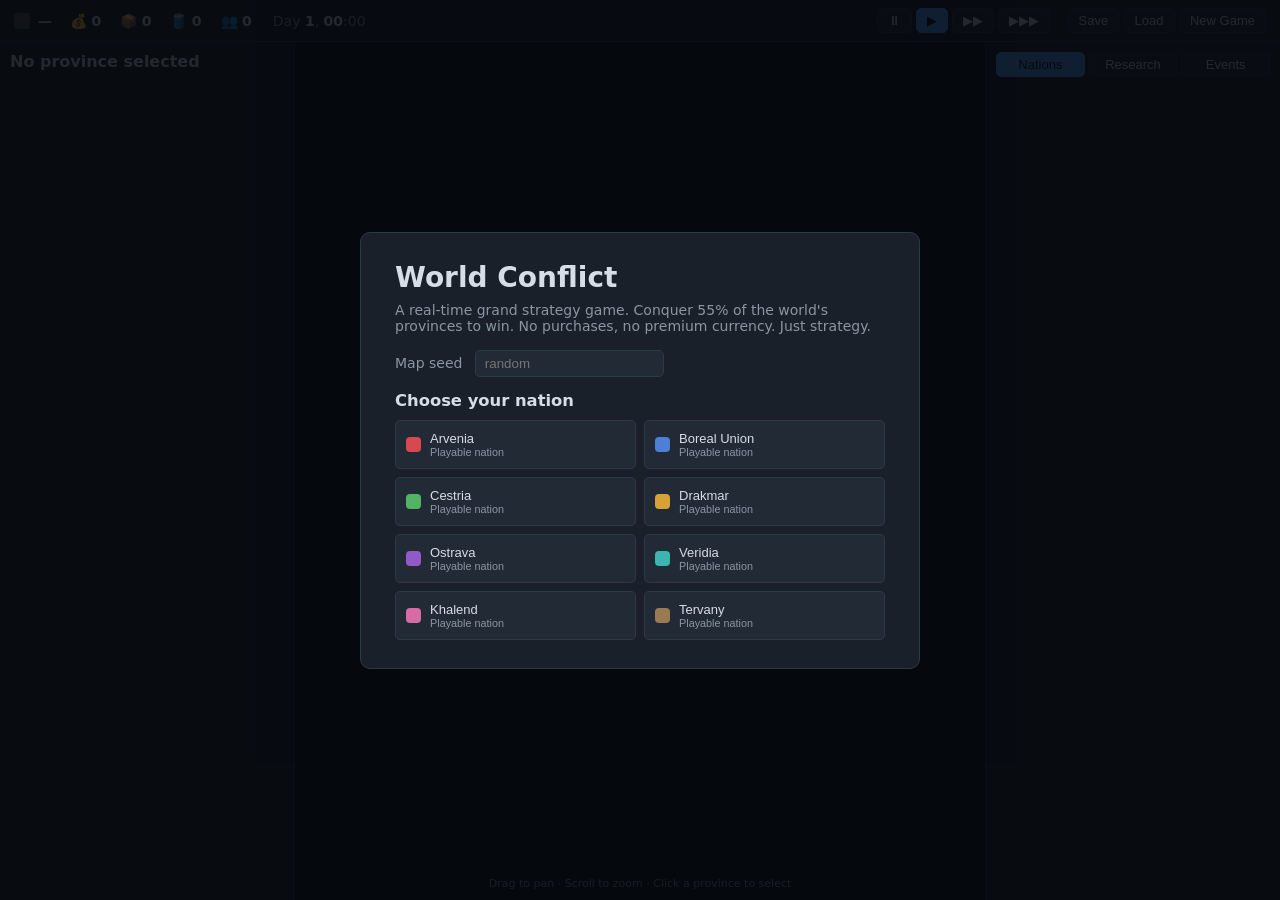
==== world-conflict/index.html @ 9dcc49f3 "Add World Conflict: original real-time grand strategy game vs AI Single-player browser game with a p" ====
<!DOCTYPE html>
<html lang="en">
<head>
<meta charset="UTF-8">
<meta name="viewport" content="width=device-width, initial-scale=1.0">
<title>World Conflict — Grand Strategy</title>
<link rel="stylesheet" href="style.css">
</head>
<body>
<div id="topbar">
  <div id="nation-badge"><span id="nation-flag"></span><span id="nation-name">—</span></div>
  <div id="resources">
    <span class="res" title="Money">💰 <b id="res-money">0</b><i id="inc-money"></i></span>
    <span class="res" title="Supplies">📦 <b id="res-supplies">0</b><i id="inc-supplies"></i></span>
    <span class="res" title="Oil">🛢️ <b id="res-oil">0</b><i id="inc-oil"></i></span>
    <span class="res" title="Manpower">👥 <b id="res-manpower">0</b><i id="inc-manpower"></i></span>
  </div>
  <div id="clock">Day <b id="day">1</b>, <b id="hour">00</b>:00</div>
  <div id="speed-controls">
    <button class="spd" data-spd="0" title="Pause">⏸</button>
    <button class="spd active" data-spd="1" title="Normal speed">▶</button>
    <button class="spd" data-spd="2" title="Fast">▶▶</button>
    <button class="spd" data-spd="3" title="Very fast">▶▶▶</button>
  </div>
  <div id="sys-controls">
    <button id="btn-save">Save</button>
    <button id="btn-load">Load</button>
    <button id="btn-new">New Game</button>
  </div>
</div>

<div id="layout">
  <div id="left-panel">
    <div id="province-panel" class="panel">
      <h2 id="pp-name">No province selected</h2>
      <div id="pp-body" class="hidden">
        <div id="pp-owner"></div>
        <div id="pp-info"></div>
        <h3>Buildings</h3>
        <div id="pp-buildings"></div>
        <div id="pp-queue"></div>
        <h3>Recruit</h3>
        <div id="pp-recruit"></div>
        <h3>Units here</h3>
        <div id="pp-units"></div>
        <div id="pp-actions"></div>
      </div>
    </div>
  </div>

  <div id="map-wrap">
    <canvas id="map" width="960" height="540"></canvas>
    <div id="map-hint">Drag to pan · Scroll to zoom · Click a province to select</div>
    <div id="banner" class="hidden"></div>
  </div>

  <div id="right-panel">
    <div class="tabs">
      <button class="tab active" data-tab="nations">Nations</button>
      <button class="tab" data-tab="research">Research</button>
      <button class="tab" data-tab="log">Events</button>
    </div>
    <div id="tab-nations" class="tab-page panel"></div>
    <div id="tab-research" class="tab-page panel hidden"></div>
    <div id="tab-log" class="tab-page panel hidden"></div>
  </div>
</div>

<div id="start-modal" class="modal">
  <div class="modal-box">
    <h1>World Conflict</h1>
    <p class="sub">A real-time grand strategy game. Conquer 55% of the world's provinces to win. No purchases, no premium currency. Just strategy.</p>
    <label>Map seed <input id="seed-input" type="text" placeholder="random"></label>
    <h3>Choose your nation</h3>
    <div id="nation-picker"></div>
  </div>
</div>

<div id="end-modal" class="modal hidden">
  <div class="modal-box">
    <h1 id="end-title"></h1>
    <p id="end-text"></p>
    <button id="btn-end-new">Play Again</button>
  </div>
</div>

<script src="game.js"></script>
</body>
</html>
---- world-conflict/style.css ----
* { box-sizing: border-box; margin: 0; padding: 0; }

:root {
  --bg: #10141a;
  --panel: #1a2029;
  --panel2: #222a36;
  --border: #2e3947;
  --text: #d6dde6;
  --dim: #8a96a3;
  --accent: #4da3ff;
  --good: #5fd068;
  --bad: #e5604c;
}

html, body { height: 100%; }

body {
  background: var(--bg);
  color: var(--text);
  font-family: "Segoe UI", system-ui, sans-serif;
  font-size: 14px;
  display: flex;
  flex-direction: column;
  overflow: hidden;
}

.hidden { display: none !important; }

/* ---------- Top bar ---------- */
#topbar {
  display: flex;
  align-items: center;
  gap: 18px;
  padding: 8px 14px;
  background: var(--panel);
  border-bottom: 1px solid var(--border);
  flex-wrap: wrap;
}

#nation-badge { display: flex; align-items: center; gap: 8px; font-weight: 600; }
#nation-flag { width: 16px; height: 16px; border-radius: 3px; display: inline-block; background: #555; }

#resources { display: flex; gap: 16px; }
.res b { font-variant-numeric: tabular-nums; }
.res i { font-style: normal; color: var(--dim); font-size: 11px; margin-left: 3px; }

#clock { color: var(--dim); }
#clock b { color: var(--text); font-variant-numeric: tabular-nums; }

#speed-controls { display: flex; gap: 4px; margin-left: auto; }

button {
  background: var(--panel2);
  color: var(--text);
  border: 1px solid var(--border);
  border-radius: 5px;
  padding: 4px 10px;
  cursor: pointer;
  font-size: 13px;
}
button:hover:not(:disabled) { border-color: var(--accent); }
button:disabled { opacity: 0.45; cursor: default; }
button.active { background: var(--accent); color: #08111c; border-color: var(--accent); }

/* ---------- Layout ---------- */
#layout { flex: 1; display: flex; min-height: 0; }

#left-panel, #right-panel {
  width: 295px;
  flex-shrink: 0;
  overflow-y: auto;
  background: var(--panel);
  padding: 10px;
}
#left-panel { border-right: 1px solid var(--border); }
#right-panel { border-left: 1px solid var(--border); display: flex; flex-direction: column; }

.panel h2 { font-size: 16px; margin-bottom: 8px; }
.panel h3 { font-size: 12px; text-transform: uppercase; letter-spacing: 0.06em; color: var(--dim); margin: 12px 0 6px; }

#map-wrap { flex: 1; position: relative; min-width: 0; background: #0a0e13; }
#map { width: 100%; height: 100%; display: block; cursor: crosshair; }
#map-hint {
  position: absolute; bottom: 8px; left: 50%; transform: translateX(-50%);
  color: var(--dim); font-size: 11px; pointer-events: none;
  background: rgba(10,14,19,0.7); padding: 2px 10px; border-radius: 10px;
}

#banner {
  position: absolute; top: 12px; left: 50%; transform: translateX(-50%);
  background: var(--panel2); border: 1px solid var(--accent);
  padding: 8px 18px; border-radius: 6px; font-weight: 600;
  pointer-events: none; z-index: 5;
}

/* ---------- Province panel ---------- */
#pp-owner { margin-bottom: 6px; }
#pp-info { color: var(--dim); font-size: 13px; margin-bottom: 4px; }

.brow, .urow, .rrow {
  display: flex; align-items: center; justify-content: space-between;
  gap: 6px; padding: 4px 6px; border-radius: 4px; margin-bottom: 3px;
  background: var(--panel2); font-size: 13px;
}
.brow button, .urow button, .rrow button { padding: 2px 8px; font-size: 12px; flex-shrink: 0; }
.cost { color: var(--dim); font-size: 11px; }

.urow label { display: flex; align-items: center; gap: 6px; flex: 1; cursor: pointer; }
.urow .hp { color: var(--dim); font-size: 11px; }

#pp-actions { margin-top: 10px; display: flex; flex-direction: column; gap: 6px; }
#pp-actions button { width: 100%; }
.move-arming { outline: 2px solid var(--accent); }

.queue-item { color: var(--accent); font-size: 12px; padding: 2px 6px; }

/* ---------- Right panel tabs ---------- */
.tabs { display: flex; gap: 4px; margin-bottom: 10px; }
.tab { flex: 1; }
.tab-page { flex: 1; overflow-y: auto; }

.nation-row {
  display: flex; align-items: center; gap: 8px;
  padding: 6px; border-radius: 5px; background: var(--panel2); margin-bottom: 5px;
}
.nation-row .swatch { width: 13px; height: 13px; border-radius: 3px; flex-shrink: 0; }
.nation-row .nr-info { flex: 1; min-width: 0; }
.nation-row .nr-name { font-weight: 600; font-size: 13px; }
.nation-row .nr-stats { color: var(--dim); font-size: 11px; }
.nation-row .rel { font-size: 11px; font-weight: 700; }
.rel.war { color: var(--bad); }
.rel.peace { color: var(--good); }
.nation-row.dead { opacity: 0.4; }
.nation-row button { font-size: 11px; padding: 2px 7px; }

.tech-row {
  padding: 6px 8px; border-radius: 5px; background: var(--panel2); margin-bottom: 5px;
  font-size: 13px;
}
.tech-row .tr-head { display: flex; justify-content: space-between; align-items: center; gap: 6px; }
.tech-row .desc { color: var(--dim); font-size: 11px; margin-top: 2px; }
.tech-row.done { border-left: 3px solid var(--good); }
.tech-row.current { border-left: 3px solid var(--accent); }
.progressbar { height: 4px; background: var(--border); border-radius: 2px; margin-top: 5px; overflow: hidden; }
.progressbar > div { height: 100%; background: var(--accent); }

.log-item { font-size: 12px; padding: 4px 6px; border-bottom: 1px solid var(--border); }
.log-item .lt { color: var(--dim); margin-right: 6px; font-variant-numeric: tabular-nums; }

/* ---------- Modals ---------- */
.modal {
  position: fixed; inset: 0; background: rgba(5,8,12,0.85);
  display: flex; align-items: center; justify-content: center; z-index: 50;
}
.modal-box {
  background: var(--panel); border: 1px solid var(--border); border-radius: 10px;
  padding: 28px 34px; max-width: 560px; width: 92%;
  max-height: 88vh; overflow-y: auto;
}
.modal-box h1 { margin-bottom: 8px; }
.modal-box .sub { color: var(--dim); margin-bottom: 16px; }
.modal-box label { display: block; margin-bottom: 14px; color: var(--dim); }
.modal-box input {
  background: var(--panel2); border: 1px solid var(--border); color: var(--text);
  border-radius: 5px; padding: 5px 9px; margin-left: 8px;
}

#nation-picker { display: grid; grid-template-columns: 1fr 1fr; gap: 8px; margin-top: 10px; }
.pick-nation {
  display: flex; align-items: center; gap: 9px; padding: 10px;
  text-align: left;
}
.pick-nation .swatch { width: 15px; height: 15px; border-radius: 4px; }
.pick-nation small { display: block; color: var(--dim); }

#btn-end-new { margin-top: 14px; padding: 8px 22px; }
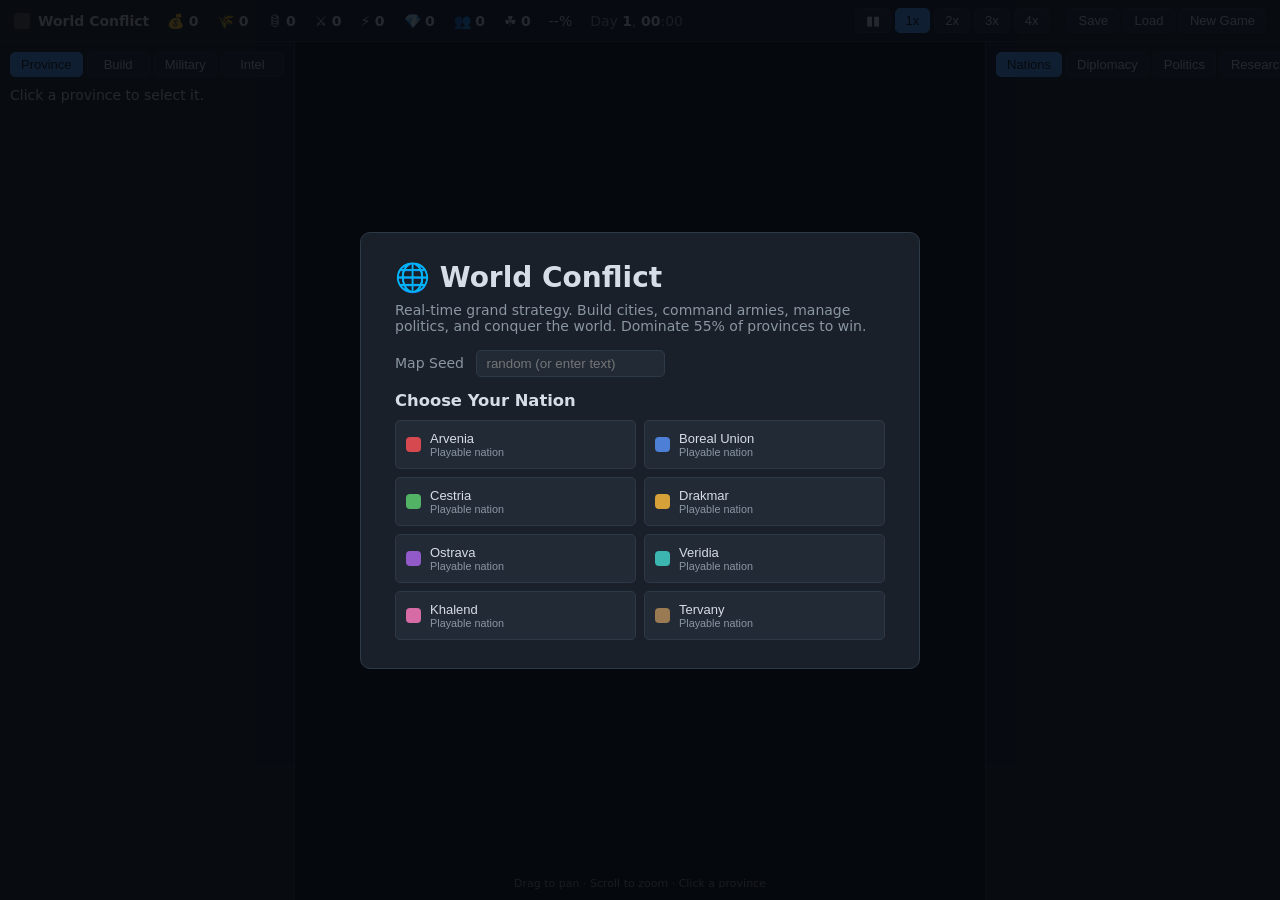
==== commit 35f63d58: "Update index.html with expanded UI layout for massive game rewrite New HTML structure adds: 7-resour" ====
--- a/world-conflict/index.html
+++ b/world-conflict/index.html
@@ -7,20 +7,34 @@
 <link rel="stylesheet" href="style.css">
 </head>
 <body>
+
+<!-- ===== TOP BAR ===== -->
 <div id="topbar">
-  <div id="nation-badge"><span id="nation-flag"></span><span id="nation-name">—</span></div>
+  <div id="nation-badge">
+    <span id="nation-flag"></span>
+    <span id="nation-name">World Conflict</span>
+  </div>
   <div id="resources">
-    <span class="res" title="Money">💰 <b id="res-money">0</b><i id="inc-money"></i></span>
-    <span class="res" title="Supplies">📦 <b id="res-supplies">0</b><i id="inc-supplies"></i></span>
-    <span class="res" title="Oil">🛢️ <b id="res-oil">0</b><i id="inc-oil"></i></span>
-    <span class="res" title="Manpower">👥 <b id="res-manpower">0</b><i id="inc-manpower"></i></span>
+    <span class="res" title="Money">&#x1F4B0; <b id="res-money">0</b><i id="inc-money"></i></span>
+    <span class="res" title="Food">&#x1F33E; <b id="res-food">0</b><i id="inc-food"></i></span>
+    <span class="res" title="Oil">&#x1F6E2; <b id="res-oil">0</b><i id="inc-oil"></i></span>
+    <span class="res" title="Steel">&#x2694; <b id="res-steel">0</b><i id="inc-steel"></i></span>
+    <span class="res" title="Electronics">&#x26A1; <b id="res-electronics">0</b><i id="inc-electronics"></i></span>
+    <span class="res" title="Rare Metals">&#x1F48E; <b id="res-rare_metals">0</b><i id="inc-rare_metals"></i></span>
+    <span class="res" title="Manpower">&#x1F465; <b id="res-manpower">0</b><i id="inc-manpower"></i></span>
+    <span class="res" title="Political Will">&#x2618; <b id="res-political_will">0</b></span>
+  </div>
+  <div id="approval-bar-wrap" title="Overall approval">
+    <span id="approval-pct">--</span>%
+    <div id="approval-bar"><div id="approval-fill"></div></div>
   </div>
   <div id="clock">Day <b id="day">1</b>, <b id="hour">00</b>:00</div>
   <div id="speed-controls">
-    <button class="spd" data-spd="0" title="Pause">⏸</button>
-    <button class="spd active" data-spd="1" title="Normal speed">▶</button>
-    <button class="spd" data-spd="2" title="Fast">▶▶</button>
-    <button class="spd" data-spd="3" title="Very fast">▶▶▶</button>
+    <button class="spd" data-spd="0" title="Pause">&#9646;&#9646;</button>
+    <button class="spd active" data-spd="1" title="1x">1x</button>
+    <button class="spd" data-spd="2" title="2x">2x</button>
+    <button class="spd" data-spd="3" title="3x">3x</button>
+    <button class="spd" data-spd="4" title="4x">4x</button>
   </div>
   <div id="sys-controls">
     <button id="btn-save">Save</button>
@@ -29,53 +43,144 @@
   </div>
 </div>
 
+<!-- ===== MAIN LAYOUT ===== -->
 <div id="layout">
+
+  <!-- LEFT PANEL -->
   <div id="left-panel">
-    <div id="province-panel" class="panel">
-      <h2 id="pp-name">No province selected</h2>
+    <div class="tabs">
+      <button class="tab active" data-ltab="province">Province</button>
+      <button class="tab" data-ltab="build">Build</button>
+      <button class="tab" data-ltab="military">Military</button>
+      <button class="tab" data-ltab="intel">Intel</button>
+    </div>
+    <div id="ltab-province" class="ltab-page">
+      <div id="pp-none">Click a province to select it.</div>
       <div id="pp-body" class="hidden">
+        <h2 id="pp-name">—</h2>
         <div id="pp-owner"></div>
-        <div id="pp-info"></div>
+        <div id="pp-terrain"></div>
+        <div id="pp-population"></div>
+        <div id="pp-happiness-section">
+          <div class="section-label">Happiness</div>
+          <div id="pp-happiness-bar-wrap">
+            <div id="pp-happiness-bar"><div id="pp-happiness-fill"></div></div>
+            <span id="pp-happiness-val">0</span>
+          </div>
+          <div id="pp-happiness-factors"></div>
+        </div>
+        <div id="pp-factions-section">
+          <div class="section-label">Faction Population</div>
+          <div id="pp-factions-bar"></div>
+        </div>
+        <div id="pp-resources-section">
+          <div class="section-label">Province Resources</div>
+          <div id="pp-res-outputs"></div>
+        </div>
+        <div id="pp-misc"></div>
+      </div>
+    </div>
+    <div id="ltab-build" class="ltab-page hidden">
+      <div id="build-none">Select an owned province first.</div>
+      <div id="build-body" class="hidden">
         <h3>Buildings</h3>
-        <div id="pp-buildings"></div>
-        <div id="pp-queue"></div>
+        <div id="build-current"></div>
+        <h3>Build Queue</h3>
+        <div id="build-queue"></div>
+        <h3>Construct</h3>
+        <div id="build-options"></div>
+      </div>
+    </div>
+    <div id="ltab-military" class="ltab-page hidden">
+      <div id="mil-none">Select a province first.</div>
+      <div id="mil-body" class="hidden">
+        <h3>Units Here</h3>
+        <div id="mil-units"></div>
+        <div id="mil-actions"></div>
         <h3>Recruit</h3>
-        <div id="pp-recruit"></div>
-        <h3>Units here</h3>
-        <div id="pp-units"></div>
-        <div id="pp-actions"></div>
+        <div id="mil-recruit"></div>
+      </div>
+    </div>
+    <div id="ltab-intel" class="ltab-page hidden">
+      <div id="intel-none">Select an enemy province to view intel options.</div>
+      <div id="intel-body" class="hidden">
+        <h3>Spy Network</h3>
+        <div id="intel-level"></div>
+        <h3>Operations</h3>
+        <div id="intel-ops"></div>
+        <h3>Intel Report</h3>
+        <div id="intel-report"></div>
       </div>
     </div>
   </div>
 
+  <!-- MAP -->
   <div id="map-wrap">
     <canvas id="map" width="960" height="540"></canvas>
-    <div id="map-hint">Drag to pan · Scroll to zoom · Click a province to select</div>
+    <div id="map-hint">Drag to pan &middot; Scroll to zoom &middot; Click a province</div>
     <div id="banner" class="hidden"></div>
+    <div id="map-tooltip" class="hidden"></div>
   </div>
 
+  <!-- RIGHT PANEL -->
   <div id="right-panel">
     <div class="tabs">
-      <button class="tab active" data-tab="nations">Nations</button>
-      <button class="tab" data-tab="research">Research</button>
-      <button class="tab" data-tab="log">Events</button>
+      <button class="tab active" data-rtab="nations">Nations</button>
+      <button class="tab" data-rtab="diplomacy">Diplomacy</button>
+      <button class="tab" data-rtab="politics">Politics</button>
+      <button class="tab" data-rtab="research">Research</button>
+      <button class="tab" data-rtab="events">Events</button>
     </div>
-    <div id="tab-nations" class="tab-page panel"></div>
-    <div id="tab-research" class="tab-page panel hidden"></div>
-    <div id="tab-log" class="tab-page panel hidden"></div>
+    <div id="rtab-nations" class="rtab-page panel"></div>
+    <div id="rtab-diplomacy" class="rtab-page panel hidden"></div>
+    <div id="rtab-politics" class="rtab-page panel hidden"></div>
+    <div id="rtab-research" class="rtab-page panel hidden"></div>
+    <div id="rtab-events" class="rtab-page panel hidden"></div>
   </div>
 </div>
 
+<!-- ===== MODALS ===== -->
+
+<!-- Start Modal -->
 <div id="start-modal" class="modal">
   <div class="modal-box">
-    <h1>World Conflict</h1>
-    <p class="sub">A real-time grand strategy game. Conquer 55% of the world's provinces to win. No purchases, no premium currency. Just strategy.</p>
-    <label>Map seed <input id="seed-input" type="text" placeholder="random"></label>
-    <h3>Choose your nation</h3>
+    <h1>&#127760; World Conflict</h1>
+    <p class="sub">Real-time grand strategy. Build cities, command armies, manage politics, and conquer the world. Dominate 55% of provinces to win.</p>
+    <label>Map Seed <input id="seed-input" type="text" placeholder="random (or enter text)"></label>
+    <h3>Choose Your Nation</h3>
     <div id="nation-picker"></div>
   </div>
 </div>
 
+<!-- Election Modal -->
+<div id="election-modal" class="modal hidden">
+  <div class="modal-box">
+    <h1>&#128683; ELECTION DAY</h1>
+    <p id="election-desc"></p>
+    <div id="election-factions"></div>
+    <div id="election-result" class="hidden">
+      <h2 id="election-outcome"></h2>
+      <p id="election-outcome-text"></p>
+      <button id="btn-election-close">Continue</button>
+    </div>
+    <div id="election-voting">
+      <p style="color:var(--dim)">The vote is being tallied...</p>
+      <button id="btn-election-vote">Hold Election</button>
+    </div>
+  </div>
+</div>
+
+<!-- Event Modal -->
+<div id="event-modal" class="modal hidden">
+  <div class="modal-box">
+    <div id="event-category" class="event-cat"></div>
+    <h2 id="event-title"></h2>
+    <p id="event-desc"></p>
+    <div id="event-choices"></div>
+  </div>
+</div>
+
+<!-- End Modal -->
 <div id="end-modal" class="modal hidden">
   <div class="modal-box">
     <h1 id="end-title"></h1>
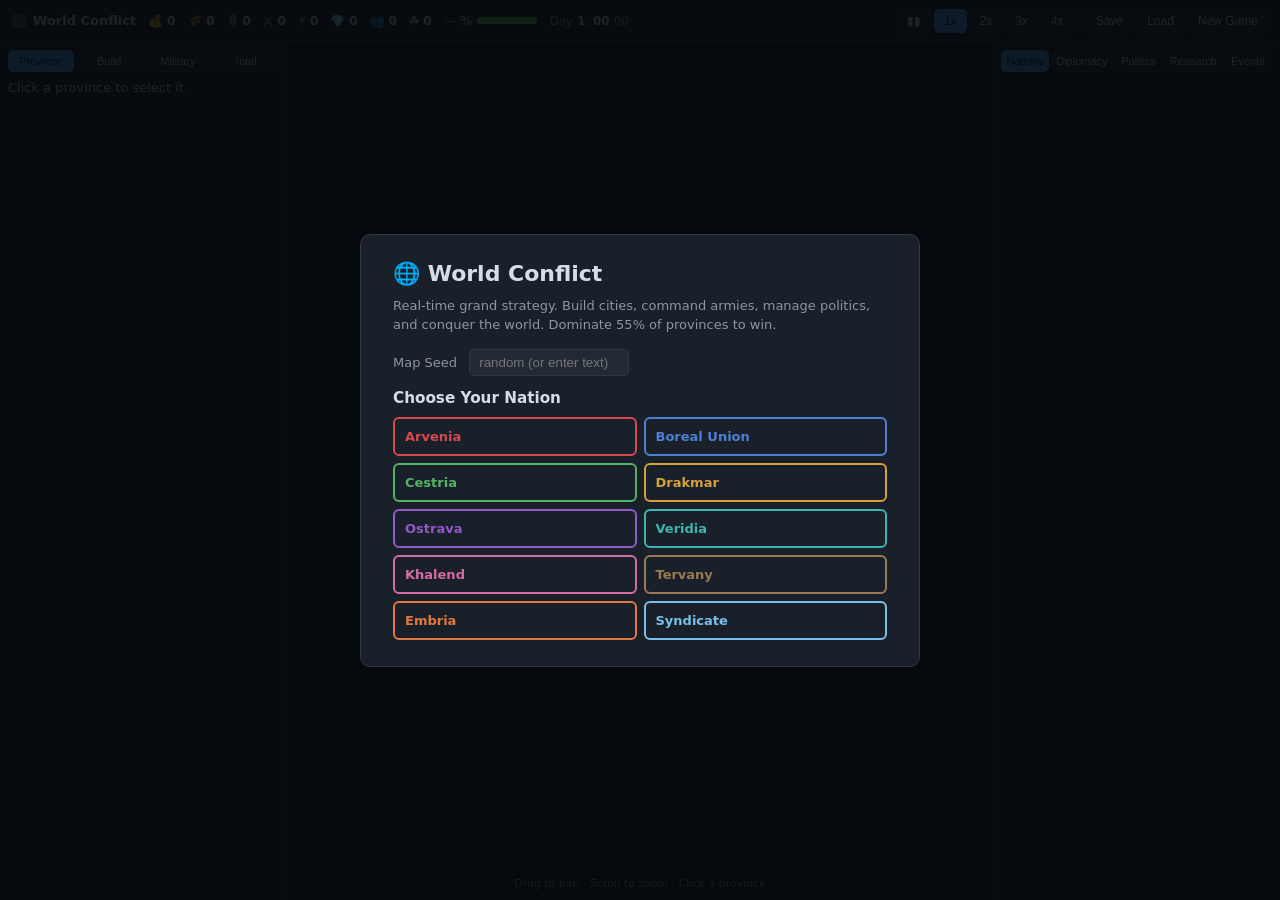
==== commit 87cc1c58: "Add World Conflict grand strategy game Complete multi-file browser game with no server dependencies " ====
--- a/world-conflict/index.html
+++ b/world-conflict/index.html
@@ -22,7 +22,7 @@
     <span class="res" title="Electronics">&#x26A1; <b id="res-electronics">0</b><i id="inc-electronics"></i></span>
     <span class="res" title="Rare Metals">&#x1F48E; <b id="res-rare_metals">0</b><i id="inc-rare_metals"></i></span>
     <span class="res" title="Manpower">&#x1F465; <b id="res-manpower">0</b><i id="inc-manpower"></i></span>
-    <span class="res" title="Political Will">&#x2618; <b id="res-political_will">0</b></span>
+    <span class="res" title="Political Will">&#x2618; <b id="res-political_will">0</b><i id="inc-pw"></i></span>
   </div>
   <div id="approval-bar-wrap" title="Overall approval">
     <span id="approval-pct">--</span>%
@@ -48,12 +48,14 @@
 
   <!-- LEFT PANEL -->
   <div id="left-panel">
-    <div class="tabs">
+    <div class="tabs" id="left-tabs">
       <button class="tab active" data-ltab="province">Province</button>
       <button class="tab" data-ltab="build">Build</button>
       <button class="tab" data-ltab="military">Military</button>
       <button class="tab" data-ltab="intel">Intel</button>
     </div>
+
+    <!-- Province Tab -->
     <div id="ltab-province" class="ltab-page">
       <div id="pp-none">Click a province to select it.</div>
       <div id="pp-body" class="hidden">
@@ -72,6 +74,7 @@
         <div id="pp-factions-section">
           <div class="section-label">Faction Population</div>
           <div id="pp-factions-bar"></div>
+          <div id="pp-factions-detail"></div>
         </div>
         <div id="pp-resources-section">
           <div class="section-label">Province Resources</div>
@@ -80,10 +83,12 @@
         <div id="pp-misc"></div>
       </div>
     </div>
+
+    <!-- Build Tab -->
     <div id="ltab-build" class="ltab-page hidden">
       <div id="build-none">Select an owned province first.</div>
       <div id="build-body" class="hidden">
-        <h3>Buildings</h3>
+        <h3>Current Buildings</h3>
         <div id="build-current"></div>
         <h3>Build Queue</h3>
         <div id="build-queue"></div>
@@ -91,6 +96,8 @@
         <div id="build-options"></div>
       </div>
     </div>
+
+    <!-- Military Tab -->
     <div id="ltab-military" class="ltab-page hidden">
       <div id="mil-none">Select a province first.</div>
       <div id="mil-body" class="hidden">
@@ -101,6 +108,8 @@
         <div id="mil-recruit"></div>
       </div>
     </div>
+
+    <!-- Intel Tab -->
     <div id="ltab-intel" class="ltab-page hidden">
       <div id="intel-none">Select an enemy province to view intel options.</div>
       <div id="intel-body" class="hidden">
@@ -124,7 +133,7 @@
 
   <!-- RIGHT PANEL -->
   <div id="right-panel">
-    <div class="tabs">
+    <div class="tabs" id="right-tabs">
       <button class="tab active" data-rtab="nations">Nations</button>
       <button class="tab" data-rtab="diplomacy">Diplomacy</button>
       <button class="tab" data-rtab="politics">Politics</button>
@@ -180,6 +189,20 @@
   </div>
 </div>
 
+<!-- Edict Modal -->
+<div id="edict-modal" class="modal hidden">
+  <div class="modal-box">
+    <h2 id="edict-title">Enact Edict</h2>
+    <p id="edict-desc"></p>
+    <p id="edict-cost-text" style="color:var(--accent)"></p>
+    <div id="edict-effects"></div>
+    <div style="display:flex;gap:10px;margin-top:16px">
+      <button id="btn-edict-confirm">Enact</button>
+      <button id="btn-edict-cancel">Cancel</button>
+    </div>
+  </div>
+</div>
+
 <!-- End Modal -->
 <div id="end-modal" class="modal hidden">
   <div class="modal-box">
@@ -189,6 +212,10 @@
   </div>
 </div>
 
-<script src="game.js"></script>
+<script src="src/data.js"></script>
+<script src="src/engine.js"></script>
+<script src="src/ai.js"></script>
+<script src="src/ui.js"></script>
+<script src="src/main.js"></script>
 </body>
 </html>
--- a/world-conflict/style.css
+++ b/world-conflict/style.css
@@ -10,18 +10,20 @@
   --accent: #4da3ff;
   --good: #5fd068;
   --bad: #e5604c;
-}
-
-html, body { height: 100%; }
+  --warn: #e5b34c;
+  --purple: #9259c9;
+  --teal: #3cb5b0;
+}
+
+html, body { height: 100%; overflow: hidden; }
 
 body {
   background: var(--bg);
   color: var(--text);
   font-family: "Segoe UI", system-ui, sans-serif;
-  font-size: 14px;
+  font-size: 13px;
   display: flex;
   flex-direction: column;
-  overflow: hidden;
 }
 
 .hidden { display: none !important; }
@@ -30,147 +32,390 @@
 #topbar {
   display: flex;
   align-items: center;
-  gap: 18px;
-  padding: 8px 14px;
+  gap: 12px;
+  padding: 6px 12px;
   background: var(--panel);
   border-bottom: 1px solid var(--border);
-  flex-wrap: wrap;
-}
-
-#nation-badge { display: flex; align-items: center; gap: 8px; font-weight: 600; }
-#nation-flag { width: 16px; height: 16px; border-radius: 3px; display: inline-block; background: #555; }
-
-#resources { display: flex; gap: 16px; }
+  flex-shrink: 0;
+  flex-wrap: nowrap;
+  overflow-x: auto;
+  min-height: 42px;
+}
+
+#nation-badge { display: flex; align-items: center; gap: 7px; font-weight: 600; white-space: nowrap; }
+#nation-flag { width: 14px; height: 14px; border-radius: 3px; display: inline-block; background: #555; flex-shrink: 0; }
+
+#resources { display: flex; gap: 10px; }
+.res { white-space: nowrap; font-size: 12px; }
 .res b { font-variant-numeric: tabular-nums; }
-.res i { font-style: normal; color: var(--dim); font-size: 11px; margin-left: 3px; }
-
-#clock { color: var(--dim); }
+.res i { font-style: normal; color: var(--dim); font-size: 10px; margin-left: 2px; }
+
+#approval-bar-wrap { display: flex; align-items: center; gap: 5px; white-space: nowrap; }
+#approval-bar { width: 60px; height: 7px; background: var(--border); border-radius: 3px; overflow: hidden; }
+#approval-fill { height: 100%; background: var(--good); transition: width 0.3s; }
+
+#clock { color: var(--dim); white-space: nowrap; font-size: 12px; }
 #clock b { color: var(--text); font-variant-numeric: tabular-nums; }
 
-#speed-controls { display: flex; gap: 4px; margin-left: auto; }
+#speed-controls { display: flex; gap: 3px; margin-left: auto; flex-shrink: 0; }
 
 button {
   background: var(--panel2);
   color: var(--text);
   border: 1px solid var(--border);
   border-radius: 5px;
-  padding: 4px 10px;
+  padding: 4px 9px;
   cursor: pointer;
-  font-size: 13px;
-}
-button:hover:not(:disabled) { border-color: var(--accent); }
-button:disabled { opacity: 0.45; cursor: default; }
+  font-size: 12px;
+  transition: border-color 0.15s;
+}
+button:hover:not(:disabled) { border-color: var(--accent); color: var(--accent); }
+button:disabled { opacity: 0.4; cursor: default; }
 button.active { background: var(--accent); color: #08111c; border-color: var(--accent); }
+button.danger { border-color: var(--bad); color: var(--bad); }
+button.danger:hover { background: var(--bad); color: #fff; }
 
 /* ---------- Layout ---------- */
-#layout { flex: 1; display: flex; min-height: 0; }
+#layout { flex: 1; display: flex; min-height: 0; overflow: hidden; }
 
 #left-panel, #right-panel {
-  width: 295px;
+  width: 288px;
   flex-shrink: 0;
   overflow-y: auto;
   background: var(--panel);
-  padding: 10px;
+  display: flex;
+  flex-direction: column;
 }
 #left-panel { border-right: 1px solid var(--border); }
-#right-panel { border-left: 1px solid var(--border); display: flex; flex-direction: column; }
-
-.panel h2 { font-size: 16px; margin-bottom: 8px; }
-.panel h3 { font-size: 12px; text-transform: uppercase; letter-spacing: 0.06em; color: var(--dim); margin: 12px 0 6px; }
-
-#map-wrap { flex: 1; position: relative; min-width: 0; background: #0a0e13; }
+#right-panel { border-left: 1px solid var(--border); }
+
+.panel { flex: 1; overflow-y: auto; padding: 0 2px; }
+.panel h2 { font-size: 15px; margin-bottom: 8px; }
+.panel h3 { font-size: 11px; text-transform: uppercase; letter-spacing: 0.07em; color: var(--dim); margin: 11px 0 5px; }
+
+.section-label { font-size: 11px; text-transform: uppercase; letter-spacing: 0.07em; color: var(--dim); margin: 10px 0 4px; }
+
+/* ---------- Tabs ---------- */
+.tabs { display: flex; gap: 3px; padding: 8px 8px 0; flex-shrink: 0; }
+.tab { flex: 1; font-size: 11px; padding: 4px 3px; }
+
+.ltab-page, .rtab-page {
+  flex: 1;
+  overflow-y: auto;
+  padding: 8px;
+}
+
+/* ---------- Map ---------- */
+#map-wrap { flex: 1; position: relative; min-width: 0; background: #0a0e13; overflow: hidden; }
 #map { width: 100%; height: 100%; display: block; cursor: crosshair; }
 #map-hint {
   position: absolute; bottom: 8px; left: 50%; transform: translateX(-50%);
   color: var(--dim); font-size: 11px; pointer-events: none;
   background: rgba(10,14,19,0.7); padding: 2px 10px; border-radius: 10px;
 }
-
 #banner {
   position: absolute; top: 12px; left: 50%; transform: translateX(-50%);
   background: var(--panel2); border: 1px solid var(--accent);
-  padding: 8px 18px; border-radius: 6px; font-weight: 600;
-  pointer-events: none; z-index: 5;
+  padding: 7px 18px; border-radius: 6px; font-weight: 600; font-size: 13px;
+  pointer-events: none; z-index: 5; white-space: nowrap;
+}
+#map-tooltip {
+  position: absolute; pointer-events: none; z-index: 6;
+  background: rgba(10,14,19,0.93); border: 1px solid var(--border);
+  border-radius: 5px; padding: 6px 10px; font-size: 12px;
+  max-width: 200px;
 }
 
 /* ---------- Province panel ---------- */
-#pp-owner { margin-bottom: 6px; }
-#pp-info { color: var(--dim); font-size: 13px; margin-bottom: 4px; }
-
-.brow, .urow, .rrow {
-  display: flex; align-items: center; justify-content: space-between;
-  gap: 6px; padding: 4px 6px; border-radius: 4px; margin-bottom: 3px;
-  background: var(--panel2); font-size: 13px;
-}
-.brow button, .urow button, .rrow button { padding: 2px 8px; font-size: 12px; flex-shrink: 0; }
-.cost { color: var(--dim); font-size: 11px; }
-
-.urow label { display: flex; align-items: center; gap: 6px; flex: 1; cursor: pointer; }
-.urow .hp { color: var(--dim); font-size: 11px; }
-
-#pp-actions { margin-top: 10px; display: flex; flex-direction: column; gap: 6px; }
-#pp-actions button { width: 100%; }
-.move-arming { outline: 2px solid var(--accent); }
-
-.queue-item { color: var(--accent); font-size: 12px; padding: 2px 6px; }
-
-/* ---------- Right panel tabs ---------- */
-.tabs { display: flex; gap: 4px; margin-bottom: 10px; }
-.tab { flex: 1; }
-.tab-page { flex: 1; overflow-y: auto; }
-
+#pp-body h2 { font-size: 15px; margin-bottom: 5px; }
+#pp-owner { margin-bottom: 4px; font-size: 12px; }
+#pp-terrain { color: var(--dim); font-size: 11px; margin-bottom: 6px; }
+#pp-population { margin-bottom: 4px; font-size: 12px; }
+
+#pp-happiness-bar-wrap { display: flex; align-items: center; gap: 8px; margin-bottom: 6px; }
+#pp-happiness-bar { flex: 1; height: 8px; background: var(--border); border-radius: 4px; overflow: hidden; }
+#pp-happiness-fill { height: 100%; background: var(--good); transition: width 0.4s; }
+#pp-happiness-val { font-weight: 700; font-size: 13px; min-width: 28px; }
+
+.hf-row { display: flex; align-items: center; gap: 6px; margin-bottom: 3px; font-size: 11px; }
+.hf-label { width: 90px; color: var(--dim); flex-shrink: 0; }
+.hf-bar { flex: 1; height: 5px; background: var(--border); border-radius: 3px; overflow: hidden; }
+.hf-bar-fill { height: 100%; border-radius: 3px; }
+.hf-val { width: 28px; text-align: right; color: var(--dim); }
+
+#pp-factions-bar { display: flex; height: 10px; border-radius: 5px; overflow: hidden; margin-bottom: 4px; }
+#pp-factions-detail { display: flex; flex-wrap: wrap; gap: 4px; }
+.faction-badge { font-size: 10px; padding: 1px 5px; border-radius: 3px; }
+
+.res-out-row { display: flex; justify-content: space-between; font-size: 12px; padding: 2px 0; }
+.res-out-row span:last-child { color: var(--accent); }
+
+#pp-misc { margin-top: 6px; font-size: 11px; color: var(--dim); }
+
+/* ---------- Build panel ---------- */
+.brow {
+  display: flex; align-items: center; gap: 6px; padding: 5px 7px;
+  border-radius: 4px; margin-bottom: 3px; background: var(--panel2); font-size: 12px;
+}
+.brow .b-name { flex: 1; }
+.brow .b-lvl { color: var(--accent); font-size: 11px; min-width: 40px; text-align: right; }
+.brow .b-cost { color: var(--dim); font-size: 10px; }
+.brow button { padding: 2px 7px; font-size: 11px; flex-shrink: 0; }
+.brow button[disabled] { opacity: 0.35; }
+.queue-item { font-size: 12px; padding: 4px 6px; color: var(--accent); }
+.progressbar { height: 4px; background: var(--border); border-radius: 2px; margin-top: 4px; overflow: hidden; }
+.progressbar > div { height: 100%; background: var(--accent); transition: width 0.3s; }
+
+/* ---------- Military panel ---------- */
+.urow {
+  display: flex; align-items: center; gap: 6px; padding: 4px 6px;
+  border-radius: 4px; margin-bottom: 3px; background: var(--panel2); font-size: 12px;
+}
+.urow label { display: flex; align-items: center; gap: 5px; flex: 1; cursor: pointer; }
+.urow .hp-bar { width: 50px; height: 5px; background: var(--border); border-radius: 3px; overflow: hidden; }
+.urow .hp-fill { height: 100%; background: var(--good); }
+.urow .hp-val { font-size: 10px; color: var(--dim); }
+.urow .exp-badge { font-size: 10px; color: var(--warn); }
+.rrow {
+  display: flex; align-items: center; gap: 6px; padding: 4px 6px;
+  border-radius: 4px; margin-bottom: 3px; background: var(--panel2); font-size: 12px;
+}
+.rrow .r-name { flex: 1; }
+.rrow .r-cost { color: var(--dim); font-size: 10px; }
+.rrow button { padding: 2px 8px; font-size: 11px; flex-shrink: 0; }
+#mil-actions { margin: 8px 0; display: flex; flex-direction: column; gap: 5px; }
+#mil-actions button { width: 100%; font-size: 12px; }
+.btn-arming { outline: 2px solid var(--accent); }
+
+/* ---------- Intel panel ---------- */
+.intel-op-row {
+  display: flex; align-items: center; gap: 6px; padding: 5px 7px;
+  border-radius: 4px; margin-bottom: 4px; background: var(--panel2); font-size: 12px;
+}
+.intel-op-row .op-name { flex: 1; }
+.intel-op-row .op-chance { color: var(--dim); font-size: 10px; }
+.intel-op-row button { padding: 2px 7px; font-size: 11px; }
+#intel-report { font-size: 12px; line-height: 1.6; color: var(--dim); }
+#intel-report b { color: var(--text); }
+.spy-level-bar { display: flex; gap: 3px; margin: 6px 0; }
+.spy-pip { width: 14px; height: 14px; border-radius: 3px; background: var(--border); }
+.spy-pip.filled { background: var(--accent); }
+
+/* ---------- Nations panel ---------- */
 .nation-row {
-  display: flex; align-items: center; gap: 8px;
-  padding: 6px; border-radius: 5px; background: var(--panel2); margin-bottom: 5px;
-}
-.nation-row .swatch { width: 13px; height: 13px; border-radius: 3px; flex-shrink: 0; }
+  display: flex; align-items: center; gap: 7px; padding: 7px;
+  border-radius: 5px; background: var(--panel2); margin-bottom: 5px;
+}
+.nation-row .swatch { width: 12px; height: 12px; border-radius: 3px; flex-shrink: 0; }
 .nation-row .nr-info { flex: 1; min-width: 0; }
 .nation-row .nr-name { font-weight: 600; font-size: 13px; }
-.nation-row .nr-stats { color: var(--dim); font-size: 11px; }
-.nation-row .rel { font-size: 11px; font-weight: 700; }
+.nation-row .nr-stats { color: var(--dim); font-size: 10px; margin-top: 1px; }
+.nation-row .rel { font-size: 10px; font-weight: 700; }
 .rel.war { color: var(--bad); }
 .rel.peace { color: var(--good); }
-.nation-row.dead { opacity: 0.4; }
-.nation-row button { font-size: 11px; padding: 2px 7px; }
-
+.rel.ally { color: var(--accent); }
+.rel.neutral { color: var(--dim); }
+.nation-row.dead { opacity: 0.35; }
+.nation-row .nr-btns { display: flex; flex-direction: column; gap: 3px; }
+.nation-row .nr-btns button { font-size: 10px; padding: 2px 6px; }
+.str-bar { display: flex; margin-top: 3px; gap: 1px; }
+.str-pip { width: 6px; height: 5px; background: var(--border); border-radius: 1px; }
+.str-pip.filled { background: var(--bad); }
+
+/* ---------- Diplomacy panel ---------- */
+.diplo-section { margin-bottom: 12px; }
+.diplo-target { font-size: 13px; font-weight: 600; margin-bottom: 6px; }
+.diplo-actions { display: flex; flex-wrap: wrap; gap: 5px; }
+.diplo-actions button { font-size: 11px; padding: 3px 8px; }
+.agreement-tag { display: inline-block; font-size: 10px; padding: 1px 6px; border-radius: 3px;
+  background: var(--panel); border: 1px solid var(--border); margin: 2px; }
+.agreement-tag.active { border-color: var(--accent); color: var(--accent); }
+#world-council-log { font-size: 11px; color: var(--dim); line-height: 1.7; }
+
+/* ---------- Politics panel ---------- */
+.faction-row {
+  display: flex; align-items: center; gap: 8px; margin-bottom: 7px;
+  padding: 5px 7px; border-radius: 4px; background: var(--panel2);
+}
+.faction-row .f-name { width: 90px; font-size: 12px; font-weight: 600; }
+.faction-row .f-share { color: var(--dim); font-size: 10px; width: 32px; text-align: right; }
+.f-approval-bar { flex: 1; height: 6px; background: var(--border); border-radius: 3px; overflow: hidden; }
+.f-approval-fill { height: 100%; border-radius: 3px; background: var(--accent); }
+.f-approval-val { font-size: 11px; min-width: 28px; text-align: right; }
+.edict-row {
+  display: flex; align-items: center; gap: 7px; padding: 5px 7px;
+  border-radius: 4px; background: var(--panel2); margin-bottom: 4px; font-size: 12px;
+}
+.edict-row .e-name { flex: 1; }
+.edict-row .e-cost { color: var(--warn); font-size: 10px; }
+.edict-row .e-status { font-size: 10px; color: var(--accent); }
+.edict-row button { font-size: 10px; padding: 2px 7px; }
+#election-countdown { font-size: 11px; color: var(--dim); margin-bottom: 8px; }
+
+/* ---------- Research panel ---------- */
+.tech-tree-header { font-size: 13px; font-weight: 700; color: var(--accent);
+  margin: 12px 0 6px; padding-bottom: 4px; border-bottom: 1px solid var(--border); }
 .tech-row {
-  padding: 6px 8px; border-radius: 5px; background: var(--panel2); margin-bottom: 5px;
-  font-size: 13px;
+  padding: 5px 7px; border-radius: 5px; background: var(--panel2);
+  margin-bottom: 4px; font-size: 12px; border-left: 3px solid transparent;
 }
 .tech-row .tr-head { display: flex; justify-content: space-between; align-items: center; gap: 6px; }
-.tech-row .desc { color: var(--dim); font-size: 11px; margin-top: 2px; }
-.tech-row.done { border-left: 3px solid var(--good); }
-.tech-row.current { border-left: 3px solid var(--accent); }
-.progressbar { height: 4px; background: var(--border); border-radius: 2px; margin-top: 5px; overflow: hidden; }
-.progressbar > div { height: 100%; background: var(--accent); }
-
-.log-item { font-size: 12px; padding: 4px 6px; border-bottom: 1px solid var(--border); }
-.log-item .lt { color: var(--dim); margin-right: 6px; font-variant-numeric: tabular-nums; }
+.tech-row .tr-name { font-weight: 600; }
+.tech-row .tr-prereq { color: var(--dim); font-size: 10px; margin-top: 1px; }
+.tech-row .desc { color: var(--dim); font-size: 10px; margin-top: 2px; }
+.tech-row.done { border-left-color: var(--good); }
+.tech-row.current { border-left-color: var(--accent); }
+.tech-row.locked { opacity: 0.5; }
+.tech-row button { font-size: 10px; padding: 2px 7px; flex-shrink: 0; }
+
+/* ---------- Events panel ---------- */
+.log-item { font-size: 11px; padding: 4px 5px; border-bottom: 1px solid var(--border); line-height: 1.4; }
+.log-item .lt { color: var(--dim); margin-right: 5px; font-variant-numeric: tabular-nums; font-size: 10px; }
+.log-item.important { color: var(--warn); }
+.active-effect-row { display: flex; justify-content: space-between; align-items: center;
+  padding: 4px 6px; background: var(--panel2); border-radius: 4px; margin-bottom: 3px; font-size: 11px; }
+.active-effect-row .ae-name { flex: 1; }
+.active-effect-row .ae-time { color: var(--dim); font-size: 10px; }
 
 /* ---------- Modals ---------- */
 .modal {
-  position: fixed; inset: 0; background: rgba(5,8,12,0.85);
+  position: fixed; inset: 0; background: rgba(5,8,12,0.88);
   display: flex; align-items: center; justify-content: center; z-index: 50;
 }
 .modal-box {
   background: var(--panel); border: 1px solid var(--border); border-radius: 10px;
-  padding: 28px 34px; max-width: 560px; width: 92%;
+  padding: 26px 32px; max-width: 560px; width: 94%;
   max-height: 88vh; overflow-y: auto;
 }
-.modal-box h1 { margin-bottom: 8px; }
-.modal-box .sub { color: var(--dim); margin-bottom: 16px; }
-.modal-box label { display: block; margin-bottom: 14px; color: var(--dim); }
+.modal-box h1 { margin-bottom: 10px; font-size: 22px; }
+.modal-box h2 { margin-bottom: 8px; font-size: 17px; }
+.modal-box .sub { color: var(--dim); margin-bottom: 14px; font-size: 13px; }
+.modal-box label { display: block; margin-bottom: 13px; color: var(--dim); font-size: 13px; }
 .modal-box input {
   background: var(--panel2); border: 1px solid var(--border); color: var(--text);
-  border-radius: 5px; padding: 5px 9px; margin-left: 8px;
-}
-
-#nation-picker { display: grid; grid-template-columns: 1fr 1fr; gap: 8px; margin-top: 10px; }
+  border-radius: 5px; padding: 5px 9px; margin-left: 8px; width: 160px;
+}
+.modal-box p { color: var(--dim); font-size: 13px; margin-bottom: 10px; line-height: 1.5; }
+
+#nation-picker { display: grid; grid-template-columns: 1fr 1fr; gap: 7px; margin-top: 10px; }
 .pick-nation {
   display: flex; align-items: center; gap: 9px; padding: 10px;
-  text-align: left;
-}
-.pick-nation .swatch { width: 15px; height: 15px; border-radius: 4px; }
-.pick-nation small { display: block; color: var(--dim); }
+  text-align: left; border-radius: 6px;
+}
+.pick-nation .swatch { width: 14px; height: 14px; border-radius: 4px; flex-shrink: 0; }
+.pick-nation small { display: block; color: var(--dim); font-size: 11px; }
 
 #btn-end-new { margin-top: 14px; padding: 8px 22px; }
+
+.event-cat { font-size: 11px; text-transform: uppercase; letter-spacing: 0.08em; color: var(--warn); margin-bottom: 5px; }
+.event-choice-btn {
+  display: block; width: 100%; text-align: left; margin-bottom: 8px;
+  padding: 8px 12px; font-size: 12px; line-height: 1.4; border-radius: 5px;
+  border: 1px solid var(--border);
+}
+.event-choice-btn:hover { border-color: var(--accent); background: rgba(77,163,255,0.08); }
+.event-choice-btn .choice-effect { display: block; color: var(--dim); font-size: 11px; margin-top: 3px; }
+
+#election-factions { display: grid; grid-template-columns: 1fr 1fr; gap: 8px; margin: 12px 0; }
+.el-faction-row { background: var(--panel2); padding: 8px; border-radius: 5px; font-size: 12px; }
+.el-faction-row .el-name { font-weight: 600; margin-bottom: 4px; }
+.el-faction-bar { height: 6px; background: var(--border); border-radius: 3px; overflow: hidden; margin-bottom: 3px; }
+.el-faction-fill { height: 100%; background: var(--accent); }
+
+#election-result { margin-top: 12px; text-align: center; }
+#election-result h2 { font-size: 24px; margin-bottom: 8px; }
+#election-result.won h2 { color: var(--good); }
+#election-result.lost h2 { color: var(--bad); }
+#btn-election-close { margin-top: 12px; padding: 8px 22px; }
+#btn-election-vote { padding: 8px 22px; }
+#election-voting { text-align: center; margin-top: 12px; }
+
+/* ---------- Misc helpers ---------- */
+.swatch { display: inline-block; width: 11px; height: 11px; border-radius: 3px; vertical-align: middle; }
+.inline-sep { color: var(--border); margin: 0 4px; }
+.good { color: var(--good); }
+.bad { color: var(--bad); }
+.warn { color: var(--warn); }
+.dim { color: var(--dim); }
+
+/* Scrollbars */
+::-webkit-scrollbar { width: 5px; }
+::-webkit-scrollbar-track { background: transparent; }
+::-webkit-scrollbar-thumb { background: var(--border); border-radius: 3px; }
+::-webkit-scrollbar-thumb:hover { background: var(--dim); }
+
+/* ---------- Nations panel (dynamic HTML) ---------- */
+.panel-title { font-size: 13px; font-weight: 700; text-transform: uppercase; letter-spacing: 0.06em; color: var(--dim); padding: 8px 0 5px; border-bottom: 1px solid var(--border); margin-bottom: 8px; }
+.pct-bar-wrap { margin-bottom: 8px; }
+.pct-label { font-size: 11px; color: var(--dim); margin-bottom: 3px; }
+.pct-bar { height: 6px; background: var(--border); border-radius: 3px; overflow: hidden; }
+.pct-bar div { height: 100%; border-radius: 3px; }
+.nat-table { width: 100%; border-collapse: collapse; font-size: 12px; }
+.nat-table th { text-align: left; color: var(--dim); font-weight: 600; font-size: 10px; text-transform: uppercase; padding: 3px 4px; border-bottom: 1px solid var(--border); }
+.nat-table td { padding: 4px; border-bottom: 1px solid rgba(46,57,71,0.4); }
+.player-row td { background: rgba(77,163,255,0.06); }
+
+/* ---------- Diplomacy ---------- */
+.dip-row { background: var(--panel2); border-radius: 5px; padding: 8px; margin-bottom: 6px; font-size: 12px; }
+.dip-btns { display: flex; gap: 5px; margin-top: 5px; flex-wrap: wrap; }
+.dip-btn { font-size: 11px; padding: 3px 8px; }
+.dip-btn.warn { border-color: var(--bad); color: var(--bad); }
+.dip-btn.warn:hover:not(:disabled) { background: var(--bad); color: #fff; }
+
+/* ---------- Politics ---------- */
+.pol-section { margin-bottom: 12px; font-size: 12px; }
+.fac-row { display: flex; justify-content: space-between; padding: 3px 0; font-size: 12px; border-bottom: 1px solid rgba(46,57,71,0.4); }
+.edict-active { display: flex; justify-content: space-between; align-items: center; padding: 4px 6px; background: rgba(77,163,255,0.07); border-radius: 4px; margin-bottom: 3px; font-size: 12px; }
+.edict-option { background: var(--panel2); border-radius: 5px; padding: 7px 8px; margin-bottom: 5px; font-size: 12px; }
+.edict-option.disabled { opacity: 0.4; }
+.edict-option small { display: block; color: var(--dim); margin: 2px 0; }
+
+/* ---------- Research ---------- */
+.res-active { background: rgba(77,163,255,0.1); border: 1px solid var(--accent); border-radius: 5px; padding: 8px; margin-bottom: 10px; font-size: 12px; }
+.tech-tree { margin-bottom: 12px; }
+.tree-name { font-size: 12px; font-weight: 700; text-transform: uppercase; letter-spacing: 0.06em; margin: 8px 0 4px; padding-bottom: 3px; border-bottom: 1px solid var(--border); }
+.tech-item { display: flex; flex-wrap: wrap; align-items: center; gap: 6px; padding: 5px 6px; border-radius: 4px; background: var(--panel2); margin-bottom: 3px; font-size: 12px; border-left: 3px solid transparent; }
+.tech-item span:first-child { flex: 1; }
+.tech-item small { width: 100%; color: var(--dim); font-size: 10px; }
+.tech-item.done { border-left-color: var(--good); opacity: 0.6; }
+.tech-item.active { border-left-color: var(--accent); }
+.tech-item.locked { opacity: 0.35; }
+.bq-bar { height: 4px; background: var(--border); border-radius: 2px; margin: 3px 0; overflow: hidden; }
+.sm-btn { font-size: 10px; padding: 2px 6px; flex-shrink: 0; }
+
+/* ---------- Build panel ---------- */
+.bld-cat { font-size: 10px; text-transform: uppercase; letter-spacing: 0.07em; color: var(--dim); margin: 8px 0 3px; }
+.bld-row { display: flex; align-items: center; gap: 6px; padding: 4px 6px; background: var(--panel2); border-radius: 4px; margin-bottom: 3px; font-size: 12px; }
+.bld-row i { color: var(--dim); font-style: normal; font-size: 10px; margin-left: auto; }
+.bld-option { background: var(--panel2); border-radius: 5px; padding: 7px 8px; margin-bottom: 5px; font-size: 12px; }
+.bld-option.disabled { opacity: 0.4; }
+.bld-name { font-weight: 600; }
+.bld-desc { color: var(--dim); font-size: 10px; margin: 2px 0; }
+.bld-cost { color: var(--warn); font-size: 10px; margin-bottom: 4px; }
+
+/* ---------- Military panel ---------- */
+.unit-row { display: flex; align-items: center; gap: 6px; padding: 4px 7px; background: var(--panel2); border-radius: 4px; margin-bottom: 3px; font-size: 12px; }
+.unit-row input[type=checkbox] { flex-shrink: 0; }
+.unit-row span { flex: 1; }
+.act-btn { width: 100%; font-size: 12px; margin-bottom: 4px; }
+.recruit-row { background: var(--panel2); border-radius: 5px; padding: 6px 8px; margin-bottom: 4px; font-size: 12px; }
+.recruit-row.disabled { opacity: 0.4; }
+.rec-desc { display: block; color: var(--dim); font-size: 10px; margin: 2px 0; }
+.rec-cost { display: block; color: var(--warn); font-size: 10px; margin-bottom: 4px; }
+
+/* ---------- Intel panel ---------- */
+.spy-op { background: var(--panel2); border-radius: 5px; padding: 7px 8px; margin-bottom: 5px; font-size: 12px; }
+.spy-op.disabled { opacity: 0.4; }
+.spy-op button { margin-top: 4px; font-size: 11px; }
+
+/* ---------- Events / log ---------- */
+.log-entry { font-size: 11px; padding: 4px 5px; border-bottom: 1px solid rgba(46,57,71,0.4); line-height: 1.4; }
+.log-important { font-size: 11px; padding: 4px 5px; border-bottom: 1px solid rgba(46,57,71,0.4); line-height: 1.4; color: var(--warn); font-weight: 600; }
+.choice-btn { display: block; width: 100%; text-align: left; margin-bottom: 7px; padding: 8px 12px; font-size: 12px; line-height: 1.4; border-radius: 5px; border: 1px solid var(--border); }
+.choice-btn:hover:not(:disabled) { border-color: var(--accent); background: rgba(77,163,255,0.08); }
+
+/* ---------- Start screen nation picker ---------- */
+.nation-btn { padding: 10px; border-radius: 6px; cursor: pointer; border: 2px solid transparent; transition: background 0.15s; }
+.nation-btn:hover { background: var(--panel2); }
+.nation-btn.selected { background: var(--panel2); }
+.nation-btn span { font-weight: 600; font-size: 13px; }
